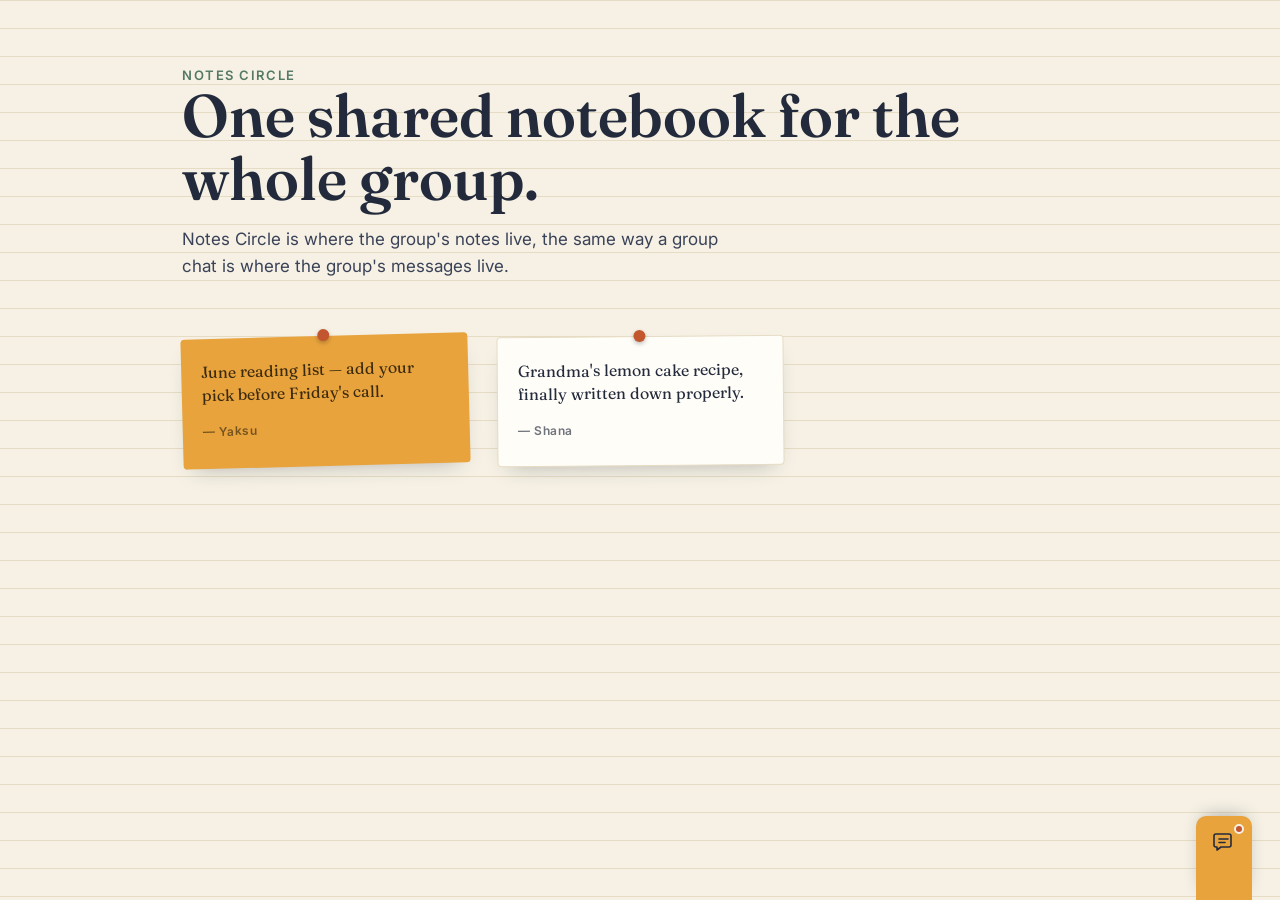
==== index.html @ 3c0a32cc "Add chatbot widget with name-collection flow" ====
<!DOCTYPE html>
<html lang="en">
<head>
<meta charset="UTF-8" />
<meta name="viewport" content="width=device-width, initial-scale=1.0" />
<title>Notes Circle</title>
<link rel="preconnect" href="https://fonts.googleapis.com">
<link rel="preconnect" href="https://fonts.gstatic.com" crossorigin>
<link href="https://fonts.googleapis.com/css2?family=Fraunces:opsz,wght@9..144,400;9..144,600;9..144,700&family=Inter:wght@400;500;600;700&display=swap" rel="stylesheet">
<style>
  :root {
    --paper: #F6F1E4;
    --paper-line: #E6DCC4;
    --ink: #232A3B;
    --ink-soft: #3A4258;
    --amber: #E8A33D;
    --amber-deep: #C9871F;
    --sage: #6F9C84;
    --sage-deep: #547A65;
    --rust: #C2562F;
    --muted: #8A8275;
    --white: #FFFDF8;
  }

  * { box-sizing: border-box; }

  html, body {
    margin: 0;
    padding: 0;
    background: var(--paper);
    color: var(--ink);
    font-family: 'Inter', sans-serif;
    min-height: 100vh;
  }

  body {
    background-image:
      linear-gradient(var(--paper-line) 1px, transparent 1px);
    background-size: 100% 28px;
  }

  .page {
    max-width: 980px;
    margin: 0 auto;
    padding: 64px 32px 160px;
  }

  .hero {
    margin-bottom: 56px;
  }

  .hero .eyebrow {
    font-family: 'Inter', sans-serif;
    font-size: 13px;
    font-weight: 600;
    letter-spacing: 0.12em;
    text-transform: uppercase;
    color: var(--sage-deep);
    margin-bottom: 14px;
  }

  .hero h1 {
    font-family: 'Fraunces', serif;
    font-weight: 600;
    font-size: clamp(40px, 6vw, 60px);
    line-height: 1.05;
    margin: 0 0 16px;
    color: var(--ink);
  }

  .hero p {
    font-size: 17px;
    line-height: 1.6;
    color: var(--ink-soft);
    max-width: 540px;
    margin: 0;
  }

  .board {
    position: relative;
  }

  .board-grid {
    display: grid;
    grid-template-columns: repeat(3, 1fr);
    gap: 28px;
  }

  @media (max-width: 720px) {
    .board-grid { grid-template-columns: repeat(2, 1fr); }
  }
  @media (max-width: 480px) {
    .board-grid { grid-template-columns: 1fr; }
  }

  .note {
    border-radius: 4px;
    padding: 22px 20px 26px;
    box-shadow: 0 10px 22px -12px rgba(35, 42, 59, 0.35);
    font-family: 'Fraunces', serif;
    font-size: 16px;
    line-height: 1.45;
    position: relative;
  }

  .note .author {
    display: block;
    margin-top: 16px;
    font-family: 'Inter', sans-serif;
    font-size: 12px;
    font-weight: 600;
    letter-spacing: 0.04em;
    opacity: 0.65;
  }

  .note--amber { background: var(--amber); color: #3B2A0E; transform: rotate(-1.5deg); }
  .note--sage  { background: var(--sage); color: #1B2B22; transform: rotate(1deg); }
  .note--paper { background: var(--white); color: var(--ink); border: 1px solid var(--paper-line); transform: rotate(-0.5deg); }

  .note--pin::before {
    content: "";
    position: absolute;
    top: -7px;
    left: 50%;
    transform: translateX(-50%);
    width: 12px;
    height: 12px;
    border-radius: 50%;
    background: var(--rust);
    box-shadow: 0 2px 4px rgba(0,0,0,0.25);
  }

  /* ---------- Chat widget ---------- */

  .chat-widget {
    position: fixed;
    bottom: 0;
    right: 28px;
    z-index: 999;
    display: flex;
    flex-direction: column;
    align-items: flex-end;
  }

  .chat-toggle {
    appearance: none;
    border: none;
    cursor: pointer;
    width: 56px;
    height: 84px;
    background: var(--amber);
    border-radius: 10px 10px 0 0;
    box-shadow: 0 -6px 18px -8px rgba(35, 42, 59, 0.45);
    display: flex;
    align-items: flex-start;
    justify-content: center;
    padding-top: 14px;
    position: relative;
    transition: transform 0.18s ease, background 0.18s ease;
  }

  .chat-toggle:hover {
    transform: translateY(-4px);
    background: var(--amber-deep);
  }

  .chat-toggle:focus-visible {
    outline: 3px solid var(--ink);
    outline-offset: 2px;
  }

  .chat-toggle svg { width: 24px; height: 24px; }

  .notification-dot {
    position: absolute;
    top: 8px;
    right: 8px;
    width: 10px;
    height: 10px;
    border-radius: 50%;
    background: var(--rust);
    border: 2px solid var(--paper);
  }

  .chat-panel {
    width: 340px;
    max-width: calc(100vw - 32px);
    height: 460px;
    max-height: calc(100vh - 120px);
    background: var(--white);
    border-radius: 12px 12px 0 0;
    box-shadow: 0 18px 40px -16px rgba(35, 42, 59, 0.5);
    display: flex;
    flex-direction: column;
    overflow: hidden;
    margin-bottom: 8px;
    border: 1px solid var(--paper-line);
  }

  .chat-header {
    background: var(--ink);
    color: var(--white);
    padding: 14px 16px;
    display: flex;
    align-items: center;
    justify-content: space-between;
  }

  .chat-title {
    display: block;
    font-family: 'Fraunces', serif;
    font-weight: 600;
    font-size: 16px;
  }

  .chat-subtitle {
    display: block;
    font-size: 11.5px;
    letter-spacing: 0.03em;
    color: #C9CDD9;
    margin-top: 2px;
  }

  .chat-close {
    appearance: none;
    border: none;
    background: transparent;
    color: var(--white);
    font-size: 20px;
    line-height: 1;
    cursor: pointer;
    padding: 4px 6px;
    border-radius: 6px;
  }

  .chat-close:hover { background: rgba(255,255,255,0.12); }
  .chat-close:focus-visible { outline: 2px solid var(--amber); outline-offset: 2px; }

  .chat-body {
    flex: 1;
    overflow-y: auto;
    padding: 18px 14px;
    background-image: linear-gradient(var(--paper-line) 1px, transparent 1px);
    background-size: 100% 26px;
    display: flex;
    flex-direction: column;
    gap: 10px;
  }

  .message {
    max-width: 82%;
    padding: 9px 13px;
    border-radius: 12px;
    font-size: 14px;
    line-height: 1.45;
  }

  .message--bot {
    align-self: flex-start;
    background: var(--paper);
    border: 1px solid var(--paper-line);
    border-bottom-left-radius: 3px;
    color: var(--ink);
  }

  .message--user {
    align-self: flex-end;
    background: var(--sage);
    color: #16241B;
    border-bottom-right-radius: 3px;
  }

  .chat-input-row {
    display: flex;
    align-items: center;
    gap: 8px;
    padding: 10px 12px;
    border-top: 1px solid var(--paper-line);
    background: var(--white);
  }

  .chat-input-row input {
    flex: 1;
    border: 1px solid var(--paper-line);
    border-radius: 20px;
    padding: 9px 14px;
    font-family: 'Inter', sans-serif;
    font-size: 14px;
    color: var(--ink);
    background: var(--paper);
  }

  .chat-input-row input:focus {
    outline: none;
    border-color: var(--sage-deep);
  }

  .chat-send {
    appearance: none;
    border: none;
    cursor: pointer;
    width: 36px;
    height: 36px;
    border-radius: 50%;
    background: var(--ink);
    color: var(--white);
    font-size: 16px;
    display: flex;
    align-items: center;
    justify-content: center;
    flex-shrink: 0;
  }

  .chat-send:hover { background: var(--ink-soft); }
  .chat-send:focus-visible { outline: 2px solid var(--amber); outline-offset: 2px; }

  @media (prefers-reduced-motion: reduce) {
    .chat-toggle { transition: none; }
  }
  .chat-panel[hidden] {
  display: none;
  }
</style>
</head>
<body>

  <div class="page">
    <header class="hero">
      <span class="eyebrow">Notes Circle</span>
      <h1>One shared notebook for the whole group.</h1>
      <p> Notes Circle is where the group's notes live, the same way a group chat is where the group's messages live.</p>
    </header>

    <main class="board">
      <div class="board-grid">
        <div class="note note--amber note--pin">
          June reading list — add your pick before Friday's call.
          <span class="author">— Yaksu</span>
        </div>
        <div class="note note--paper note--pin">
          Grandma's lemon cake recipe, finally written down properly.
          <span class="author">— Shana</span>
        </div>
    
      </div>
    </main>
  </div>

  <!-- Chat widget -->
  <div class="chat-widget">
    <div class="chat-panel" id="chatPanel" hidden role="dialog" aria-label="Circle Assistant chat">
      <div class="chat-header">
        <div>
          <span class="chat-title">Circle Assistant</span>
          <span class="chat-subtitle">Notes Circle onboarding</span>
        </div>
        <button id="chatClose" class="chat-close" aria-label="Close chat">&times;</button>
      </div>
      <div class="chat-body" id="chatBody" aria-live="polite"></div>
      <form class="chat-input-row" id="chatForm">
        <input id="chatInput" type="text" placeholder="Type a message…" autocomplete="off" aria-label="Message" />
        <button type="submit" class="chat-send" aria-label="Send message">&uarr;</button>
      </form>
    </div>

    <button id="chatToggle" class="chat-toggle" aria-label="Open Circle Assistant" aria-expanded="false">
      <svg viewBox="0 0 24 24" fill="none" xmlns="http://www.w3.org/2000/svg">
        <path d="M4 4h13a2 2 0 0 1 2 2v9a2 2 0 0 1-2 2H9l-4 3v-3H4a2 2 0 0 1-2-2V6a2 2 0 0 1 2-2Z"
              stroke="#232A3B" stroke-width="1.6" stroke-linejoin="round"/>
        <path d="M7 9h9M7 12.5h6" stroke="#232A3B" stroke-width="1.6" stroke-linecap="round"/>
      </svg>
      <span class="notification-dot" id="notifDot"></span>
    </button>
  </div>

  <script>
    const chatToggle = document.getElementById('chatToggle');
    const chatPanel = document.getElementById('chatPanel');
    const chatClose = document.getElementById('chatClose');
    const chatBody = document.getElementById('chatBody');
    const chatForm = document.getElementById('chatForm');
    const chatInput = document.getElementById('chatInput');
    const notifDot = document.getElementById('notifDot');

    let hasOpenedBefore = false;
    // Conversation state machine: init -> awaiting_first_name -> awaiting_last_name -> done
    let step = 'init';
    let firstName = '';
    let lastName = '';

    function addMessage(text, sender) {
      const el = document.createElement('div');
      el.className = `message message--${sender}`;
      el.textContent = text;
      chatBody.appendChild(el);
      chatBody.scrollTop = chatBody.scrollHeight;
    }

    function openChat() {
      chatPanel.hidden = false;
      chatToggle.setAttribute('aria-expanded', 'true');
      notifDot.style.display = 'none';

      if (!hasOpenedBefore) {
        hasOpenedBefore = true;
        setTimeout(() => {
          addMessage(
            "Welcome to Notes Circle! I'm the Circle Assistant. Send me a message whenever you're ready and I'll get you set up.",
            'bot'
          );
        }, 250);
      }
      chatInput.focus();
    }

    function closeChat() {
      chatPanel.hidden = true;
      chatToggle.setAttribute('aria-expanded', 'false');
    }

    chatToggle.addEventListener('click', () => {
      if (chatPanel.hidden) openChat();
      else closeChat();
    });

    chatClose.addEventListener('click', closeChat);

    chatForm.addEventListener('submit', (e) => {
      e.preventDefault();
      const value = chatInput.value.trim();
      if (!value) return;

      addMessage(value, 'user');
      chatInput.value = '';
      respondTo(value);
    });

    function respondTo(userText) {
      setTimeout(() => {
        if (step === 'init') {
          step = 'awaiting_first_name';
          addMessage("Let's get you added to the circle. What's your first name?", 'bot');
        } else if (step === 'awaiting_first_name') {
          firstName = userText;
          step = 'awaiting_last_name';
          addMessage(`Nice to meet you, ${firstName}. And what's your last name?`, 'bot');
        } else if (step === 'awaiting_last_name') {
          lastName = userText;
          step = 'done';
          addMessage(
            `Thanks, ${firstName} ${lastName} — you're on the list. The rest of onboarding is coming in a future update.`,
            'bot'
          );
        } else {
          addMessage("Got it — more of the conversation is on its way in a future update.", 'bot');
        }
      }, 350);
    }
  </script>

</body>
</html>
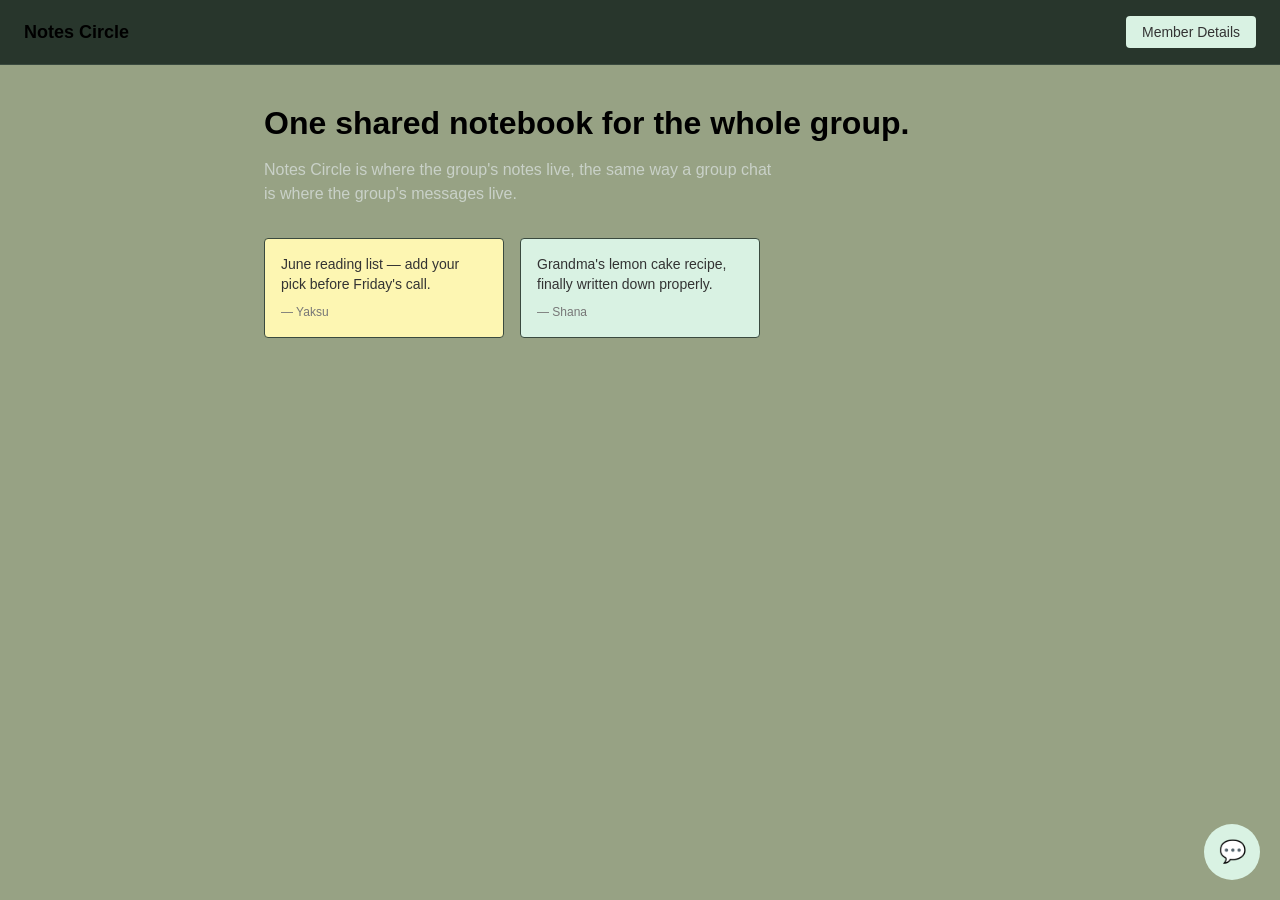
==== commit 94d5267d: "Update index.html and add member-form.html" ====
--- a/index.html
+++ b/index.html
@@ -4,457 +4,297 @@
 <meta charset="UTF-8" />
 <meta name="viewport" content="width=device-width, initial-scale=1.0" />
 <title>Notes Circle</title>
-<link rel="preconnect" href="https://fonts.googleapis.com">
-<link rel="preconnect" href="https://fonts.gstatic.com" crossorigin>
-<link href="https://fonts.googleapis.com/css2?family=Fraunces:opsz,wght@9..144,400;9..144,600;9..144,700&family=Inter:wght@400;500;600;700&display=swap" rel="stylesheet">
 <style>
+ 
   :root {
-    --paper: #F6F1E4;
-    --paper-line: #E6DCC4;
-    --ink: #232A3B;
-    --ink-soft: #3A4258;
-    --amber: #E8A33D;
-    --amber-deep: #C9871F;
-    --sage: #6F9C84;
-    --sage-deep: #547A65;
-    --rust: #C2562F;
-    --muted: #8A8275;
-    --white: #FFFDF8;
+    --yellow: #FDF6B2;
+    --yellow-deep: #E8DC7A;
+    --green: #D9F2E3;
+    --green-deep: #9FD8B5;
+    --text: #333;
+    --border: #ddd;
+    --bg: #bcdba4;
+
+    
+    --bg-dark: rgb(151, 162, 132);
+    --nav-bg-dark: #28362C;
+    --border-dark: #3A4A3F;
+    --text-light: #000000;
+    --text-muted-light: #C9D1C8;
   }
 
   * { box-sizing: border-box; }
 
-  html, body {
+  body {
     margin: 0;
-    padding: 0;
-    background: var(--paper);
-    color: var(--ink);
-    font-family: 'Inter', sans-serif;
-    min-height: 100vh;
-  }
-
-  body {
-    background-image:
-      linear-gradient(var(--paper-line) 1px, transparent 1px);
-    background-size: 100% 28px;
-  }
+    font-family: Arial, sans-serif;
+    color: var(--text-light);
+    background: var(--bg-dark);
+  }
+
+  /* ---------- Top nav ---------- */
+
+  .top-nav {
+    display: flex;
+    justify-content: space-between;
+    align-items: center;
+    padding: 16px 24px;
+    background: var(--nav-bg-dark);
+    border-bottom: 1px solid var(--border-dark);
+  }
+
+  .top-nav .brand {
+    font-size: 18px;
+    font-weight: bold;
+    color: var(--text-light);
+    text-decoration: none;
+  }
+
+  .top-nav .nav-link {
+    background: var(--green);
+    color: var(--text);
+    text-decoration: none;
+    padding: 8px 16px;
+    border-radius: 4px;
+    font-size: 14px;
+  }
+
+  .top-nav .nav-link:hover {
+    background: var(--green-deep);
+  }
+
+  /* ---------- Main content ---------- */
 
   .page {
-    max-width: 980px;
+    max-width: 800px;
     margin: 0 auto;
-    padding: 64px 32px 160px;
-  }
-
-  .hero {
-    margin-bottom: 56px;
-  }
-
-  .hero .eyebrow {
-    font-family: 'Inter', sans-serif;
-    font-size: 13px;
-    font-weight: 600;
-    letter-spacing: 0.12em;
-    text-transform: uppercase;
-    color: var(--sage-deep);
-    margin-bottom: 14px;
+    padding: 40px 24px 120px;
   }
 
   .hero h1 {
-    font-family: 'Fraunces', serif;
-    font-weight: 600;
-    font-size: clamp(40px, 6vw, 60px);
-    line-height: 1.05;
-    margin: 0 0 16px;
-    color: var(--ink);
+    font-size: 32px;
+    margin: 0 0 12px;
+    color: var(--text-light);
   }
 
   .hero p {
-    font-size: 17px;
-    line-height: 1.6;
-    color: var(--ink-soft);
-    max-width: 540px;
-    margin: 0;
-  }
-
-  .board {
-    position: relative;
+    color: var(--text-muted-light);
+    line-height: 1.5;
+    max-width: 520px;
   }
 
   .board-grid {
     display: grid;
     grid-template-columns: repeat(3, 1fr);
-    gap: 28px;
-  }
-
-  @media (max-width: 720px) {
-    .board-grid { grid-template-columns: repeat(2, 1fr); }
-  }
-  @media (max-width: 480px) {
+    gap: 16px;
+    margin-top: 32px;
+  }
+
+  @media (max-width: 700px) {
     .board-grid { grid-template-columns: 1fr; }
   }
 
   .note {
+    border: 1px solid var(--border-dark);
     border-radius: 4px;
-    padding: 22px 20px 26px;
-    box-shadow: 0 10px 22px -12px rgba(35, 42, 59, 0.35);
-    font-family: 'Fraunces', serif;
-    font-size: 16px;
-    line-height: 1.45;
-    position: relative;
-  }
+    padding: 16px;
+    font-size: 14px;
+    line-height: 1.4;
+    color: var(--text);
+  }
+
+  .note--yellow { background: var(--yellow); }
+  .note--green { background: var(--green); }
 
   .note .author {
     display: block;
-    margin-top: 16px;
-    font-family: 'Inter', sans-serif;
+    margin-top: 10px;
     font-size: 12px;
-    font-weight: 600;
-    letter-spacing: 0.04em;
-    opacity: 0.65;
-  }
-
-  .note--amber { background: var(--amber); color: #3B2A0E; transform: rotate(-1.5deg); }
-  .note--sage  { background: var(--sage); color: #1B2B22; transform: rotate(1deg); }
-  .note--paper { background: var(--white); color: var(--ink); border: 1px solid var(--paper-line); transform: rotate(-0.5deg); }
-
-  .note--pin::before {
-    content: "";
-    position: absolute;
-    top: -7px;
-    left: 50%;
-    transform: translateX(-50%);
-    width: 12px;
-    height: 12px;
+    color: #777;
+  }
+
+  /* ---------- Chat widget ---------- */
+
+  #chat-icon {
+    position: fixed;
+    bottom: 20px;
+    right: 20px;
+    width: 56px;
+    height: 56px;
+    background-color: var(--green);
+    color: var(--text);
     border-radius: 50%;
-    background: var(--rust);
-    box-shadow: 0 2px 4px rgba(0,0,0,0.25);
-  }
-
-  /* ---------- Chat widget ---------- */
-
-  .chat-widget {
+    border: none;
+    font-size: 22px;
+    cursor: pointer;
+  }
+
+  #chat-box {
     position: fixed;
-    bottom: 0;
-    right: 28px;
-    z-index: 999;
+    bottom: 86px;
+    right: 20px;
+    width: 280px;
+    height: 350px;
+    background-color: rgb(17, 5, 17);
+    border: 1px solid var(--border);
+    border-radius: 8px;
+    display: none;
+    flex-direction: column;
+  }
+
+  #chat-header {
+    background-color: var(--green);
+    color: var(--text);
+    padding: 10px;
+    border-radius: 8px 8px 0 0;
+    font-weight: bold;
+  }
+
+  #chat-messages {
+    flex: 1;
+    padding: 10px;
+    overflow-y: auto;
+  }
+
+  .message {
+    margin-bottom: 8px;
+    padding: 6px 10px;
+    border-radius: 6px;
+    max-width: 80%;
+    font-size: 14px;
+  }
+
+  .bot-message {
+    background-color: var(--yellow);
+  }
+
+  .user-message {
+    background-color: var(--green);
+    margin-left: auto;
+  }
+
+  #chat-input-area {
     display: flex;
-    flex-direction: column;
-    align-items: flex-end;
-  }
-
-  .chat-toggle {
-    appearance: none;
+    border-top: 1px solid var(--border);
+  }
+
+  #chat-input {
+    flex: 1;
     border: none;
+    padding: 10px;
+  }
+
+  #send-button {
+    background-color: var(--green);
+    color: var(--text);
+    border: none;
+    padding: 10px 15px;
     cursor: pointer;
-    width: 56px;
-    height: 84px;
-    background: var(--amber);
-    border-radius: 10px 10px 0 0;
-    box-shadow: 0 -6px 18px -8px rgba(35, 42, 59, 0.45);
-    display: flex;
-    align-items: flex-start;
-    justify-content: center;
-    padding-top: 14px;
-    position: relative;
-    transition: transform 0.18s ease, background 0.18s ease;
-  }
-
-  .chat-toggle:hover {
-    transform: translateY(-4px);
-    background: var(--amber-deep);
-  }
-
-  .chat-toggle:focus-visible {
-    outline: 3px solid var(--ink);
-    outline-offset: 2px;
-  }
-
-  .chat-toggle svg { width: 24px; height: 24px; }
-
-  .notification-dot {
-    position: absolute;
-    top: 8px;
-    right: 8px;
-    width: 10px;
-    height: 10px;
-    border-radius: 50%;
-    background: var(--rust);
-    border: 2px solid var(--paper);
-  }
-
-  .chat-panel {
-    width: 340px;
-    max-width: calc(100vw - 32px);
-    height: 460px;
-    max-height: calc(100vh - 120px);
-    background: var(--white);
-    border-radius: 12px 12px 0 0;
-    box-shadow: 0 18px 40px -16px rgba(35, 42, 59, 0.5);
-    display: flex;
-    flex-direction: column;
-    overflow: hidden;
-    margin-bottom: 8px;
-    border: 1px solid var(--paper-line);
-  }
-
-  .chat-header {
-    background: var(--ink);
-    color: var(--white);
-    padding: 14px 16px;
-    display: flex;
-    align-items: center;
-    justify-content: space-between;
-  }
-
-  .chat-title {
-    display: block;
-    font-family: 'Fraunces', serif;
-    font-weight: 600;
-    font-size: 16px;
-  }
-
-  .chat-subtitle {
-    display: block;
-    font-size: 11.5px;
-    letter-spacing: 0.03em;
-    color: #C9CDD9;
-    margin-top: 2px;
-  }
-
-  .chat-close {
-    appearance: none;
-    border: none;
-    background: transparent;
-    color: var(--white);
-    font-size: 20px;
-    line-height: 1;
-    cursor: pointer;
-    padding: 4px 6px;
-    border-radius: 6px;
-  }
-
-  .chat-close:hover { background: rgba(255,255,255,0.12); }
-  .chat-close:focus-visible { outline: 2px solid var(--amber); outline-offset: 2px; }
-
-  .chat-body {
-    flex: 1;
-    overflow-y: auto;
-    padding: 18px 14px;
-    background-image: linear-gradient(var(--paper-line) 1px, transparent 1px);
-    background-size: 100% 26px;
-    display: flex;
-    flex-direction: column;
-    gap: 10px;
-  }
-
-  .message {
-    max-width: 82%;
-    padding: 9px 13px;
-    border-radius: 12px;
-    font-size: 14px;
-    line-height: 1.45;
-  }
-
-  .message--bot {
-    align-self: flex-start;
-    background: var(--paper);
-    border: 1px solid var(--paper-line);
-    border-bottom-left-radius: 3px;
-    color: var(--ink);
-  }
-
-  .message--user {
-    align-self: flex-end;
-    background: var(--sage);
-    color: #16241B;
-    border-bottom-right-radius: 3px;
-  }
-
-  .chat-input-row {
-    display: flex;
-    align-items: center;
-    gap: 8px;
-    padding: 10px 12px;
-    border-top: 1px solid var(--paper-line);
-    background: var(--white);
-  }
-
-  .chat-input-row input {
-    flex: 1;
-    border: 1px solid var(--paper-line);
-    border-radius: 20px;
-    padding: 9px 14px;
-    font-family: 'Inter', sans-serif;
-    font-size: 14px;
-    color: var(--ink);
-    background: var(--paper);
-  }
-
-  .chat-input-row input:focus {
-    outline: none;
-    border-color: var(--sage-deep);
-  }
-
-  .chat-send {
-    appearance: none;
-    border: none;
-    cursor: pointer;
-    width: 36px;
-    height: 36px;
-    border-radius: 50%;
-    background: var(--ink);
-    color: var(--white);
-    font-size: 16px;
-    display: flex;
-    align-items: center;
-    justify-content: center;
-    flex-shrink: 0;
-  }
-
-  .chat-send:hover { background: var(--ink-soft); }
-  .chat-send:focus-visible { outline: 2px solid var(--amber); outline-offset: 2px; }
-
-  @media (prefers-reduced-motion: reduce) {
-    .chat-toggle { transition: none; }
-  }
-  .chat-panel[hidden] {
-  display: none;
+  }
+
+  #send-button:hover {
+    background-color: var(--green-deep);
   }
 </style>
 </head>
 <body>
 
+  <nav class="top-nav">
+    <a href="index.html" class="brand">Notes Circle</a>
+    <a href="member-form.html" class="nav-link">Member Details</a>
+  </nav>
+
   <div class="page">
     <header class="hero">
-      <span class="eyebrow">Notes Circle</span>
       <h1>One shared notebook for the whole group.</h1>
       <p> Notes Circle is where the group's notes live, the same way a group chat is where the group's messages live.</p>
     </header>
 
-    <main class="board">
-      <div class="board-grid">
-        <div class="note note--amber note--pin">
-          June reading list — add your pick before Friday's call.
-          <span class="author">— Yaksu</span>
-        </div>
-        <div class="note note--paper note--pin">
-          Grandma's lemon cake recipe, finally written down properly.
-          <span class="author">— Shana</span>
-        </div>
-    
+    <div class="board-grid">
+      <div class="note note--yellow">
+        June reading list — add your pick before Friday's call.
+        <span class="author">— Yaksu</span>
       </div>
-    </main>
+      <div class="note note--green">
+        Grandma's lemon cake recipe, finally written down properly.
+        <span class="author">— Shana</span>
+      </div>
+  
+    </div>
   </div>
 
   <!-- Chat widget -->
-  <div class="chat-widget">
-    <div class="chat-panel" id="chatPanel" hidden role="dialog" aria-label="Circle Assistant chat">
-      <div class="chat-header">
-        <div>
-          <span class="chat-title">Circle Assistant</span>
-          <span class="chat-subtitle">Notes Circle onboarding</span>
-        </div>
-        <button id="chatClose" class="chat-close" aria-label="Close chat">&times;</button>
-      </div>
-      <div class="chat-body" id="chatBody" aria-live="polite"></div>
-      <form class="chat-input-row" id="chatForm">
-        <input id="chatInput" type="text" placeholder="Type a message…" autocomplete="off" aria-label="Message" />
-        <button type="submit" class="chat-send" aria-label="Send message">&uarr;</button>
-      </form>
+  <button id="chat-icon">💬</button>
+
+  <div id="chat-box">
+    <div id="chat-header">Circle Assistant</div>
+    <div id="chat-messages"></div>
+    <div id="chat-input-area">
+      <input type="text" id="chat-input" placeholder="Type a message..." />
+      <button id="send-button">Send</button>
     </div>
-
-    <button id="chatToggle" class="chat-toggle" aria-label="Open Circle Assistant" aria-expanded="false">
-      <svg viewBox="0 0 24 24" fill="none" xmlns="http://www.w3.org/2000/svg">
-        <path d="M4 4h13a2 2 0 0 1 2 2v9a2 2 0 0 1-2 2H9l-4 3v-3H4a2 2 0 0 1-2-2V6a2 2 0 0 1 2-2Z"
-              stroke="#232A3B" stroke-width="1.6" stroke-linejoin="round"/>
-        <path d="M7 9h9M7 12.5h6" stroke="#232A3B" stroke-width="1.6" stroke-linecap="round"/>
-      </svg>
-      <span class="notification-dot" id="notifDot"></span>
-    </button>
   </div>
 
   <script>
-    const chatToggle = document.getElementById('chatToggle');
-    const chatPanel = document.getElementById('chatPanel');
-    const chatClose = document.getElementById('chatClose');
-    const chatBody = document.getElementById('chatBody');
-    const chatForm = document.getElementById('chatForm');
-    const chatInput = document.getElementById('chatInput');
-    const notifDot = document.getElementById('notifDot');
-
-    let hasOpenedBefore = false;
-    // Conversation state machine: init -> awaiting_first_name -> awaiting_last_name -> done
-    let step = 'init';
-    let firstName = '';
-    let lastName = '';
+    const chatIcon = document.getElementById('chat-icon');
+    const chatBox = document.getElementById('chat-box');
+    const chatMessages = document.getElementById('chat-messages');
+    const chatInput = document.getElementById('chat-input');
+    const sendButton = document.getElementById('send-button');
+
+    let hasGreeted = false;
+    // step 0 = waiting for first message, 1 = waiting for first name, 2 = waiting for last name
+    let step = 0;
+    let firstName = "";
+    let lastName = "";
 
     function addMessage(text, sender) {
-      const el = document.createElement('div');
-      el.className = `message message--${sender}`;
-      el.textContent = text;
-      chatBody.appendChild(el);
-      chatBody.scrollTop = chatBody.scrollHeight;
+      const div = document.createElement('div');
+      div.classList.add('message');
+      div.classList.add(sender === 'bot' ? 'bot-message' : 'user-message');
+      div.textContent = text;
+      chatMessages.appendChild(div);
+      chatMessages.scrollTop = chatMessages.scrollHeight;
     }
 
-    function openChat() {
-      chatPanel.hidden = false;
-      chatToggle.setAttribute('aria-expanded', 'true');
-      notifDot.style.display = 'none';
-
-      if (!hasOpenedBefore) {
-        hasOpenedBefore = true;
-        setTimeout(() => {
-          addMessage(
-            "Welcome to Notes Circle! I'm the Circle Assistant. Send me a message whenever you're ready and I'll get you set up.",
-            'bot'
-          );
-        }, 250);
+    chatIcon.addEventListener('click', function () {
+      if (chatBox.style.display === 'flex') {
+        chatBox.style.display = 'none';
+      } else {
+        chatBox.style.display = 'flex';
+        if (!hasGreeted) {
+          hasGreeted = true;
+          addMessage("Welcome to Notes Circle! Send me a message to get started.", 'bot');
+        }
       }
-      chatInput.focus();
-    }
-
-    function closeChat() {
-      chatPanel.hidden = true;
-      chatToggle.setAttribute('aria-expanded', 'false');
-    }
-
-    chatToggle.addEventListener('click', () => {
-      if (chatPanel.hidden) openChat();
-      else closeChat();
     });
 
-    chatClose.addEventListener('click', closeChat);
-
-    chatForm.addEventListener('submit', (e) => {
-      e.preventDefault();
-      const value = chatInput.value.trim();
-      if (!value) return;
-
-      addMessage(value, 'user');
-      chatInput.value = '';
-      respondTo(value);
+    sendButton.addEventListener('click', sendMessage);
+    chatInput.addEventListener('keypress', function (e) {
+      if (e.key === 'Enter') sendMessage();
     });
 
-    function respondTo(userText) {
-      setTimeout(() => {
-        if (step === 'init') {
-          step = 'awaiting_first_name';
-          addMessage("Let's get you added to the circle. What's your first name?", 'bot');
-        } else if (step === 'awaiting_first_name') {
-          firstName = userText;
-          step = 'awaiting_last_name';
-          addMessage(`Nice to meet you, ${firstName}. And what's your last name?`, 'bot');
-        } else if (step === 'awaiting_last_name') {
-          lastName = userText;
-          step = 'done';
-          addMessage(
-            `Thanks, ${firstName} ${lastName} — you're on the list. The rest of onboarding is coming in a future update.`,
-            'bot'
-          );
-        } else {
-          addMessage("Got it — more of the conversation is on its way in a future update.", 'bot');
-        }
-      }, 350);
+    function sendMessage() {
+      const text = chatInput.value.trim();
+      if (text === "") return;
+
+      addMessage(text, 'user');
+      chatInput.value = "";
+
+      if (step === 0) {
+        addMessage("Let's get you added to the circle. What's your first name?", 'bot');
+        step = 1;
+      } else if (step === 1) {
+        firstName = text;
+        addMessage("Nice to meet you, " + firstName + ". What's your last name?", 'bot');
+        step = 2;
+      } else if (step === 2) {
+        lastName = text;
+        addMessage("Thanks, " + firstName + " " + lastName + " — you're on the list.", 'bot');
+        step = 3;
+      } else {
+        addMessage("Thanks for the message!", 'bot');
+      }
     }
   </script>
 
